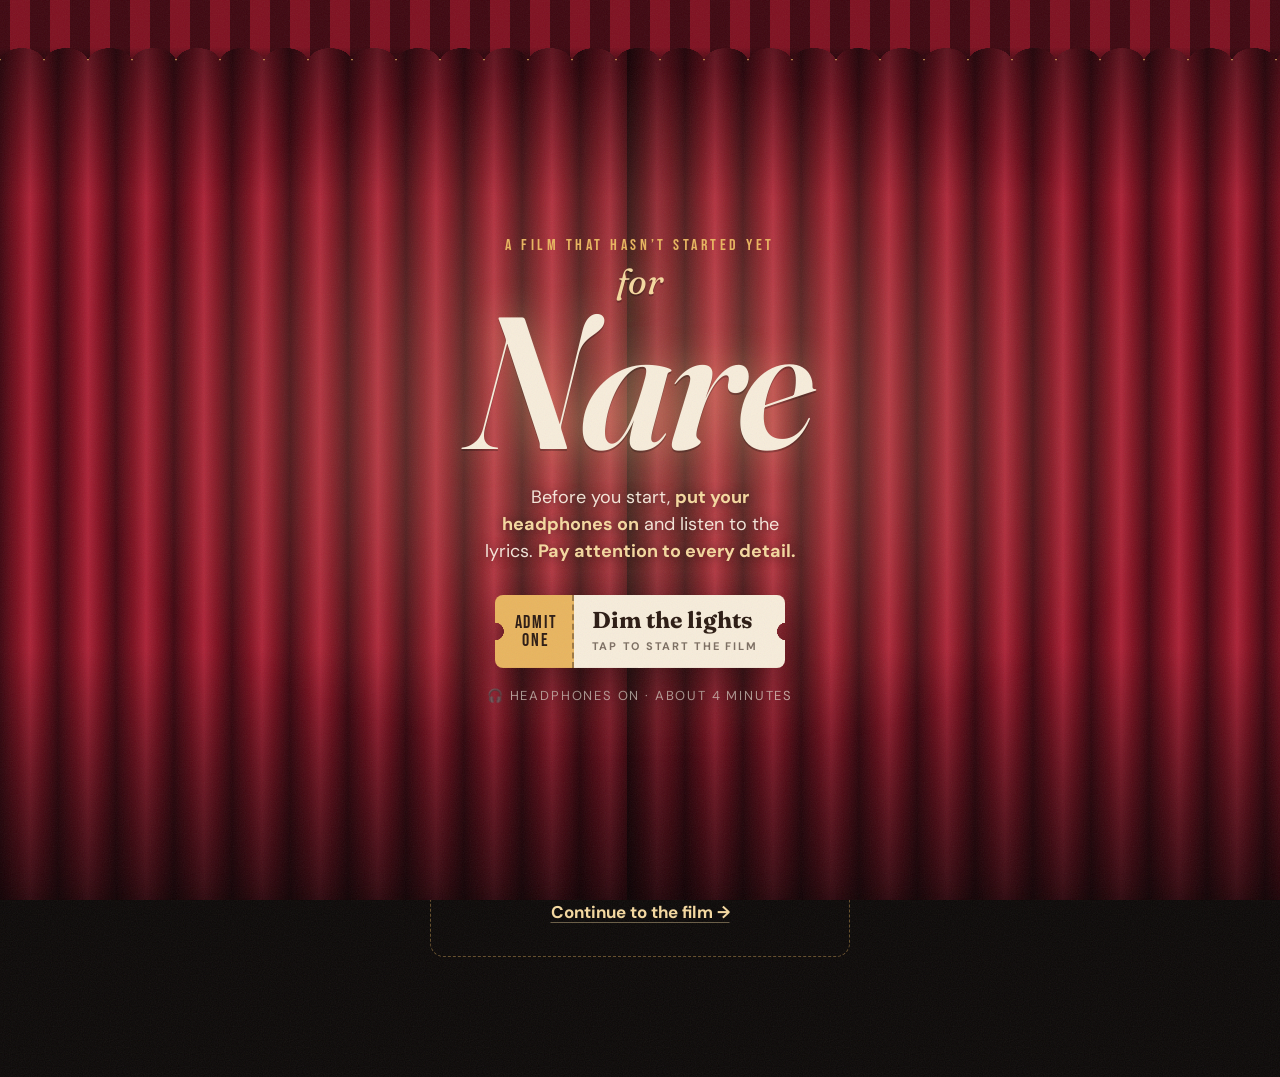
==== index.html @ 055a33c6 "Serve from for-nare.com and refine the opening and ending - Opening asks her to put headphones on an" ====
<!doctype html>
<html lang="en">
  <head>
    <meta charset="UTF-8" />
    <meta name="viewport" content="width=device-width, initial-scale=1.0, viewport-fit=cover" />
    <meta name="robots" content="noindex, nofollow" />
    <meta name="theme-color" content="#0c0908" />
    <meta name="description" content="A film that hasn't started yet. Headphones on." />
    <meta property="og:title" content="For Nare" />
    <meta property="og:description" content="A film that hasn't started yet. Headphones on." />
    <meta property="og:type" content="website" />
    <title>For Nare</title>
    <link rel="icon" href="assets/favicon.svg" type="image/svg+xml" />
    <link rel="preconnect" href="https://fonts.googleapis.com" />
    <link rel="preconnect" href="https://fonts.gstatic.com" crossorigin />
    <link
      rel="stylesheet"
      href="https://fonts.googleapis.com/css2?family=Bebas+Neue&family=Courier+Prime:wght@400;700&family=DM+Sans:opsz,wght@9..40,400;9..40,500;9..40,700&family=Fraunces:ital,opsz,wght@0,9..144,500;0,9..144,700;1,9..144,400;1,9..144,600&family=Noto+Serif+Armenian:wght@500;700&display=swap"
    />
    <link rel="preconnect" href="https://www.youtube.com" />
    <link rel="stylesheet" href="styles.css" />
  </head>
  <body class="is-gated">
    <div class="grain" aria-hidden="true"></div>

    <!-- Curtains + opening gate -->
    <div class="curtains" aria-hidden="true">
      <div class="curtain curtain-left"></div>
      <div class="curtain curtain-right"></div>
      <div class="valance"></div>
    </div>

    <section class="gate" id="gate" aria-labelledby="gateTitle">
      <div class="spot" aria-hidden="true"></div>
      <div class="gate-inner">
        <p class="kicker">A film that hasn&rsquo;t started yet</p>
        <h1 class="gate-title" id="gateTitle">
          <span class="gate-for">for</span>
          <span class="gate-name" data-recipient>Nare</span>
        </h1>
        <p class="gate-note">
          Before you start, <strong>put your headphones on</strong> and listen to the lyrics.
          <strong>Pay attention to every detail.</strong>
        </p>
        <button class="ticket-btn" id="startBtn" type="button">
          <span class="ticket">
            <span class="ticket-stub" aria-hidden="true">Admit<br />One</span>
            <span class="ticket-main">
              <span class="ticket-label">Dim the lights</span>
              <span class="ticket-small">tap to start the film</span>
            </span>
          </span>
        </button>
        <p class="gate-meta"><span aria-hidden="true">🎧</span> headphones on &middot; about 4 minutes</p>
      </div>
    </section>

    <main id="film">
      <!-- Pre-show: the song plays, credits roll, waiting for 0:48 -->
      <section class="preshow" id="preshow" aria-labelledby="preshowTitle">
        <p class="kicker">Now showing &middot; the pre-show</p>
        <h2 class="preshow-title" id="preshowTitle">Listen to the lyrics.</h2>
        <p class="preshow-sub">
          Especially at <b>0:48</b>. That one line is the whole reason this page exists.
        </p>

        <div class="screen-frame">
          <div class="screen">
            <div id="player"></div>
            <div class="screen-hint" id="screenHint" hidden>
              <span class="hint-arrow" aria-hidden="true">▶</span>
              <span>Tap play on the screen to start the soundtrack</span>
            </div>
            <div class="screen-fallback" id="screenFallback" hidden>
              <p>The soundtrack won&rsquo;t play here.</p>
              <a id="fallbackLink" href="#" target="_blank" rel="noopener">Open “SMS” on YouTube</a>
            </div>
          </div>
        </div>

        <div class="cue" aria-hidden="true">
          <div class="cue-row">
            <span class="cue-now" id="cueNow">0:00</span>
            <span class="cue-label" id="cueLabel">the line lands at <b>0:48</b></span>
          </div>
          <div class="cue-track">
            <div class="cue-fill" id="cueFill"></div>
            <span class="cue-mark"></span>
          </div>
        </div>

        <ol class="credits" id="credits" aria-live="polite"></ol>
      </section>

      <!-- Everything after 0:48 -->
      <div class="after is-locked" id="after">
        <div class="lock-card" id="lockCard">
          <p class="lock-kicker">The rest premieres at 0:48</p>
          <p class="lock-text">Keep listening. It&rsquo;s worth the wait, promise.</p>
          <button class="text-btn" id="skipBtn" type="button">Skip ahead to the line &rarr;</button>
        </div>

        <!-- Poster -->
        <section class="poster-section" id="poster" aria-labelledby="posterTitle">
          <article class="poster">
            <p class="poster-names">
              <span data-recipient>Nare</span>
              <span class="poster-dot" aria-hidden="true">&bull;</span>
              <span data-sender>him</span>
            </p>

            <svg class="tv-wall" viewBox="0 0 300 168" role="img" aria-label="A wall of TV screens, one of them lit up gold">
              <defs>
                <linearGradient id="tvGlow" x1="0" y1="0" x2="0" y2="1">
                  <stop offset="0" stop-color="#3a1b16" />
                  <stop offset="1" stop-color="#150b09" />
                </linearGradient>
                <linearGradient id="tvGold" x1="0" y1="0" x2="1" y2="1">
                  <stop offset="0" stop-color="#ffe3a6" />
                  <stop offset="1" stop-color="#e3a54c" />
                </linearGradient>
                <radialGradient id="tvHalo" cx="0.5" cy="0.5" r="0.5">
                  <stop offset="0" stop-color="#f5d9a0" stop-opacity=".55" />
                  <stop offset="1" stop-color="#f5d9a0" stop-opacity="0" />
                </radialGradient>
              </defs>
              <g class="tvs">
                <rect x="6" y="6" width="66" height="44" rx="4" />
                <rect x="80" y="6" width="66" height="44" rx="4" />
                <rect x="154" y="6" width="66" height="44" rx="4" />
                <rect x="228" y="6" width="66" height="44" rx="4" />
                <rect x="6" y="62" width="66" height="44" rx="4" />
                <rect x="80" y="62" width="66" height="44" rx="4" />
                <rect x="228" y="62" width="66" height="44" rx="4" />
                <rect x="6" y="118" width="66" height="44" rx="4" />
                <rect x="80" y="118" width="66" height="44" rx="4" />
                <rect x="154" y="118" width="66" height="44" rx="4" />
                <rect x="228" y="118" width="66" height="44" rx="4" />
              </g>
              <circle cx="187" cy="84" r="70" fill="url(#tvHalo)" class="tv-halo" />
              <rect x="154" y="62" width="66" height="44" rx="4" fill="url(#tvGold)" class="tv-lit" />
              <text x="187" y="90" text-anchor="middle" class="tv-text">0:48</text>
            </svg>

            <p class="poster-coming">Coming soon</p>
            <h2 class="poster-title" id="posterTitle">
              <span class="poster-arm" lang="hy">Կինոն մեր</span>
              <span class="poster-eng">Our Movie</span>
            </h2>
            <p class="poster-tagline">
              Same store. A few different days. Not one word&nbsp;&mdash; until&nbsp;now.
            </p>

            <div class="poster-foot">
              <p class="billing">
                <span data-recipient>Nare</span> &amp; <span data-sender>him</span> in a film written by
                <span data-sender>him</span> &middot; filmed on location at Best Buy &middot; original
                soundtrack “SMS” by Mi Qani Hogi feat. Sebu &middot; runtime: one coffee, maybe two
              </p>
              <div class="poster-bottom">
                <span class="rating"><b>G</b><small>for good<br />intentions</small></span>
                <span class="release">In theaters<br /><b>the day you say yes</b></span>
              </div>
            </div>
          </article>
        </section>

        <!-- Screenplay + note -->
        <section class="script-section" aria-labelledby="scriptTitle">
          <p class="kicker">The script so far</p>
          <h2 class="section-title" id="scriptTitle">Scenes we&rsquo;ve already shot</h2>

          <div class="script-page">
            <p class="sp-heading">Int. Best Buy &mdash; day</p>
            <p class="sp-action">
              A regular afternoon. <span class="caps" data-sender>him</span> notices
              <span class="caps" data-recipient>Nare</span>. He tells himself he&rsquo;ll say something.
            </p>
            <p class="sp-action">He doesn&rsquo;t.</p>
            <p class="sp-character"><span data-sender>him</span> (V.O.)</p>
            <p class="sp-dialogue">Next time.</p>
            <p class="sp-transition">Cut to:</p>
            <p class="sp-heading">Int. Best Buy &mdash; another day</p>
            <p class="sp-action">Same store. Same &ldquo;next time.&rdquo;</p>
            <p class="sp-transition">Cut to:</p>
            <p class="sp-heading">Ext. wherever you are &mdash; right now</p>
            <p class="sp-action">
              He finally says something. Sort of. <em>(You&rsquo;re reading it.)</em>
            </p>
          </div>

          <div class="note" id="note"></div>
        </section>

        <!-- The ask -->
        <section class="ask-section" id="ask" aria-labelledby="askTitle">
          <p class="kicker">To be continued?</p>
          <h2 class="section-title" id="askTitle">How about we continue the movie?</h2>
          <p class="ask-sub">The next scene is already written. It just needs you in it.</p>

          <div class="slate" id="slate">
            <div class="slate-arm" aria-hidden="true"></div>
            <div class="slate-bar" aria-hidden="true"></div>
            <div class="slate-body">
              <dl class="slate-fields">
                <div><dt>Prod.</dt><dd lang="hy">Կինոն մեր</dd></div>
                <div><dt>Scene</dt><dd>Next</dd></div>
                <div><dt>Take</dt><dd>1</dd></div>
              </dl>
              <div class="slate-scene">
                <p class="slate-heading" id="nextHeading">Int. coffee shop &mdash; soon</p>
                <p class="slate-action" id="nextAction">Nare and Aram, getting a coffee together. No script. Just talking.</p>
              </div>
            </div>
          </div>

          <div class="answers">
            <button class="answer answer-yes" type="button" data-answer="yes">Let&rsquo;s continue it</button>
          </div>

          <div class="response" id="response" aria-live="polite"></div>
        </section>

        <!-- End credits -->
        <footer class="end-credits">
          <p class="kicker">End credits</p>
          <dl class="roll">
            <div><dt>Written by</dt><dd data-sender>him</dd></div>
            <div><dt>For</dt><dd data-recipient>Nare</dd></div>
            <div><dt>Filmed on location</dt><dd>Best Buy</dd></div>
            <div>
              <dt>Soundtrack</dt>
              <dd><a id="songLink" href="#" target="_blank" rel="noopener">“SMS” &mdash; Mi Qani Hogi feat. Sebu</a></dd>
            </div>
          </dl>
          <button class="text-btn" id="replayBtn" type="button">&#8634; Play the line again (0:48)</button>
          <p class="fin">To be continued&hellip;</p>
        </footer>
      </div>
    </main>

    <!-- The 0:48 title card -->
    <div class="titlecard" id="titlecard" hidden>
      <div class="bars" aria-hidden="true"><span></span><span></span></div>
      <div class="tc-inner" role="status" aria-live="assertive">
        <p class="tc-stamp">0:48</p>
        <p class="tc-arm" id="tcArm" lang="hy"></p>
        <p class="tc-eng" id="tcEng"></p>
        <p class="tc-credit" id="tcCredit"></p>
        <button class="tc-continue" id="tcContinue" type="button">Continue</button>
      </div>
    </div>

    <!-- Sticky soundtrack bar -->
    <div class="nowplaying" id="nowPlaying" hidden>
      <button class="np-toggle" id="npToggle" type="button" aria-label="Pause the soundtrack">
        <span class="np-icon" aria-hidden="true"></span>
      </button>
      <div class="np-text">
        <span class="np-title"><span class="eq" aria-hidden="true"><i></i><i></i><i></i></span>“SMS”</span>
        <span class="np-artist">Mi Qani Hogi feat. Sebu</span>
      </div>
      <span class="np-time" id="npTime">0:00</span>
      <button class="np-replay" id="npReplay" type="button" aria-label="Replay the line at 0:48">&#8634; 0:48</button>
    </div>

    <script src="config.js"></script>
    <script src="script.js"></script>
  </body>
</html>
---- styles.css ----
:root {
  --ink: #0c0908;
  --ink-2: #140f0c;
  --ink-3: #1e1611;
  --velvet-dark: #3f0710;
  --velvet: #7f1020;
  --velvet-light: #ac2237;
  --gold: #e9b55f;
  --gold-soft: #f5d9a0;
  --cream: #f7eddb;
  --cream-2: #ecdcbf;
  --paper-ink: #2b1a12;
  --text: #f4e9d8;
  --muted: rgba(244, 233, 216, 0.66);
  --faint: rgba(244, 233, 216, 0.14);

  --serif: "Fraunces", Georgia, "Times New Roman", serif;
  --display: "Bebas Neue", "Arial Narrow", Impact, sans-serif;
  --sans: "DM Sans", system-ui, -apple-system, "Segoe UI", sans-serif;
  --mono: "Courier Prime", "Courier New", monospace;
  --armenian: "Noto Serif Armenian", "Fraunces", serif;

  --ease-curtain: cubic-bezier(0.72, 0, 0.18, 1);
  color-scheme: dark;
}

*,
*::before,
*::after {
  box-sizing: border-box;
}

html {
  -webkit-text-size-adjust: 100%;
  scroll-behavior: smooth;
}

body {
  margin: 0;
  background: var(--ink);
  color: var(--text);
  font-family: var(--sans);
  font-size: 17px;
  line-height: 1.6;
  -webkit-font-smoothing: antialiased;
  overflow-x: hidden;
}

body.is-gated {
  overflow: hidden;
  height: 100vh;
  height: 100svh;
}

button {
  font: inherit;
  color: inherit;
  cursor: pointer;
}

a {
  color: var(--gold-soft);
}

:focus-visible {
  outline: 2px solid var(--gold);
  outline-offset: 3px;
}

[hidden] {
  display: none !important;
}

.kicker {
  margin: 0;
  font-family: var(--display);
  font-size: 16px;
  letter-spacing: 0.22em;
  color: var(--gold);
}

/* ---------- Film grain ---------- */

.grain {
  position: fixed;
  inset: -50%;
  z-index: 200;
  pointer-events: none;
  opacity: 0.075;
  background-image: url("data:image/svg+xml,%3Csvg xmlns='http://www.w3.org/2000/svg' width='180' height='180'%3E%3Cfilter id='n'%3E%3CfeTurbulence type='fractalNoise' baseFrequency='.85' numOctaves='3' stitchTiles='stitch'/%3E%3C/filter%3E%3Crect width='100%25' height='100%25' filter='url(%23n)'/%3E%3C/svg%3E");
  animation: grain 0.9s steps(6) infinite;
}

@keyframes grain {
  0% { transform: translate(0, 0); }
  20% { transform: translate(-3%, 2%); }
  40% { transform: translate(2%, -4%); }
  60% { transform: translate(-4%, -1%); }
  80% { transform: translate(3%, 3%); }
  100% { transform: translate(0, 0); }
}

/* ---------- Curtains ---------- */

.curtains {
  position: fixed;
  inset: 0;
  z-index: 60;
  pointer-events: none;
  transition: visibility 0s linear 2.2s;
}

.is-started .curtains {
  visibility: hidden;
}

.curtain {
  position: absolute;
  top: 0;
  bottom: 0;
  width: 51%;
  background:
    linear-gradient(180deg, rgba(0, 0, 0, 0.6) 0%, transparent 22%, transparent 72%, rgba(0, 0, 0, 0.7) 100%),
    repeating-linear-gradient(
      90deg,
      var(--velvet-dark) 0px,
      var(--velvet) 18px,
      var(--velvet-light) 30px,
      var(--velvet) 42px,
      var(--velvet-dark) 58px
    );
  transition: transform 2s var(--ease-curtain);
}

.curtain-left {
  left: 0;
  box-shadow: inset -40px 0 50px -20px rgba(0, 0, 0, 0.55);
}

.curtain-right {
  right: 0;
  box-shadow: inset 40px 0 50px -20px rgba(0, 0, 0, 0.55);
}

.is-started .curtain-left {
  transform: translateX(-104%);
}

.is-started .curtain-right {
  transform: translateX(104%);
}

.valance {
  position: absolute;
  top: 0;
  left: 0;
  right: 0;
  height: 62px;
  background:
    linear-gradient(180deg, transparent 80%, rgba(0, 0, 0, 0.35)),
    repeating-linear-gradient(90deg, var(--velvet-dark) 0 10px, var(--velvet) 10px 30px, var(--velvet-dark) 30px 40px);
  border-bottom: 3px solid var(--gold);
  box-shadow: 0 10px 30px rgba(0, 0, 0, 0.5);
  -webkit-mask: radial-gradient(22px 14px at 22px 100%, #0000 98%, #000) 0 0 / 44px 100% repeat-x;
  mask: radial-gradient(22px 14px at 22px 100%, #0000 98%, #000) 0 0 / 44px 100% repeat-x;
  transition: transform 1.2s var(--ease-curtain);
}

.is-started .valance {
  transform: translateY(-110%);
}

/* ---------- Gate ---------- */

.gate {
  position: fixed;
  inset: 0;
  z-index: 70;
  display: grid;
  place-items: center;
  padding: 72px 16px 32px;
  text-align: center;
  transition: opacity 0.6s ease, visibility 0s linear 0.6s;
}

.is-started .gate {
  opacity: 0;
  visibility: hidden;
}

.spot {
  position: absolute;
  inset: 0;
  pointer-events: none;
  background: radial-gradient(ellipse 60% 52% at 50% 46%, rgba(255, 222, 160, 0.26), rgba(255, 222, 160, 0.06) 55%, transparent 75%);
  animation: flicker 5s ease-in-out infinite;
}

@keyframes flicker {
  0%, 100% { opacity: 1; }
  45% { opacity: 0.9; }
  48% { opacity: 0.97; }
  52% { opacity: 0.86; }
}

.gate-inner {
  position: relative;
  max-width: 34rem;
}

.gate-title {
  margin: 6px 0 0;
  font-family: var(--serif);
  font-weight: 400;
  line-height: 0.9;
  color: var(--cream);
  text-shadow: 0 2px 0 rgba(0, 0, 0, 0.25), 0 0 40px rgba(255, 210, 140, 0.35);
}

.gate-for {
  display: block;
  font-style: italic;
  font-size: clamp(26px, 7vw, 36px);
  color: var(--gold-soft);
}

.gate-name {
  display: block;
  font-style: italic;
  font-weight: 600;
  font-size: clamp(92px, 28vw, 188px);
  letter-spacing: -0.02em;
}

.gate-note {
  max-width: 26ch;
  margin: 18px auto 0;
  font-size: 18px;
  line-height: 1.5;
  color: rgba(255, 246, 232, 0.92);
  text-shadow: 0 1px 12px rgba(0, 0, 0, 0.55);
}

.gate-note strong {
  color: var(--gold-soft);
  font-weight: 700;
}

.gate-meta {
  margin: 18px 0 0;
  font-size: 13px;
  letter-spacing: 0.14em;
  text-transform: uppercase;
  color: rgba(255, 246, 232, 0.7);
}

/* Ticket-shaped start button */
.ticket-btn {
  margin-top: 30px;
  padding: 0;
  border: 0;
  background: none;
  filter: drop-shadow(0 16px 26px rgba(0, 0, 0, 0.5));
  transition: transform 0.25s ease;
  animation: nudge 3.2s ease-in-out 1.6s infinite;
}

.ticket-btn:hover {
  transform: translateY(-2px) rotate(-1.5deg);
}

.ticket-btn:active {
  transform: scale(0.97);
}

@keyframes nudge {
  0%, 86%, 100% { transform: rotate(0); }
  90% { transform: rotate(-2.5deg); }
  95% { transform: rotate(2deg); }
}

.ticket {
  display: flex;
  align-items: stretch;
  -webkit-mask:
    radial-gradient(circle 9px at 0 50%, #0000 96%, #000) left / 51% 100% no-repeat,
    radial-gradient(circle 9px at 100% 50%, #0000 96%, #000) right / 51% 100% no-repeat;
  mask:
    radial-gradient(circle 9px at 0 50%, #0000 96%, #000) left / 51% 100% no-repeat,
    radial-gradient(circle 9px at 100% 50%, #0000 96%, #000) right / 51% 100% no-repeat;
}

.ticket-stub {
  display: grid;
  place-items: center;
  padding: 14px 14px 14px 20px;
  background: var(--gold);
  color: var(--paper-ink);
  font-family: var(--display);
  font-size: 18px;
  line-height: 1;
  letter-spacing: 0.1em;
  border-radius: 8px 0 0 8px;
  border-right: 2px dashed rgba(43, 26, 18, 0.4);
}

.ticket-main {
  display: flex;
  flex-direction: column;
  align-items: flex-start;
  justify-content: center;
  padding: 13px 28px 13px 18px;
  background: var(--cream);
  color: var(--paper-ink);
  border-radius: 0 8px 8px 0;
  text-align: left;
}

.ticket-label {
  font-family: var(--serif);
  font-weight: 700;
  font-size: 23px;
  line-height: 1.1;
}

.ticket-small {
  margin-top: 4px;
  font-size: 11px;
  font-weight: 700;
  letter-spacing: 0.16em;
  text-transform: uppercase;
  opacity: 0.6;
}

/* ---------- Main film ---------- */

main {
  position: relative;
  padding-bottom: calc(120px + env(safe-area-inset-bottom));
  background:
    radial-gradient(ellipse 80% 40% at 50% 0%, rgba(233, 181, 95, 0.09), transparent 70%),
    var(--ink);
}

.preshow {
  max-width: 720px;
  margin: 0 auto;
  padding: 64px 16px 40px;
  text-align: center;
}

.preshow-title {
  margin: 10px 0 0;
  font-family: var(--serif);
  font-weight: 500;
  font-size: clamp(40px, 11vw, 64px);
  line-height: 1;
  letter-spacing: -0.02em;
}

.preshow-sub {
  max-width: 30ch;
  margin: 14px auto 0;
  color: var(--muted);
}

.preshow-sub b {
  color: var(--gold-soft);
}

/* Screen with marquee bulbs */
.screen-frame {
  position: relative;
  max-width: 640px;
  margin: 30px auto 0;
  padding: 14px;
  border-radius: 18px;
  background: linear-gradient(180deg, #2b1e15, #120d0a);
  box-shadow:
    0 0 0 1px rgba(233, 181, 95, 0.28),
    0 30px 80px rgba(0, 0, 0, 0.6),
    0 0 120px rgba(233, 181, 95, 0.1);
}

.screen-frame::before {
  content: "";
  position: absolute;
  inset: 3px;
  padding: 7px;
  border-radius: 15px;
  pointer-events: none;
  background: radial-gradient(circle, var(--gold-soft) 0 1.8px, rgba(245, 217, 160, 0.25) 2.4px, transparent 3.4px) 0 0 / 14px 14px;
  -webkit-mask: linear-gradient(#000 0 0) content-box, linear-gradient(#000 0 0);
  -webkit-mask-composite: xor;
  mask: linear-gradient(#000 0 0) content-box exclude, linear-gradient(#000 0 0);
  animation: bulbs 1.1s steps(2) infinite;
}

@keyframes bulbs {
  to { background-position: 7px 7px; }
}

.screen {
  position: relative;
  width: 100%;
  aspect-ratio: 16 / 9;
  /* YouTube needs a 200px-tall player; on narrow phones the screen gets taller, not wider */
  min-height: 200px;
  overflow: hidden;
  border-radius: 8px;
  background: #000;
}

.screen iframe,
.screen #player {
  position: absolute;
  inset: 0;
  width: 100%;
  height: 100%;
  border: 0;
}

.screen-hint {
  position: absolute;
  left: 50%;
  bottom: 12px;
  transform: translateX(-50%);
  display: flex;
  align-items: center;
  gap: 8px;
  width: max-content;
  max-width: calc(100% - 24px);
  padding: 8px 14px;
  border-radius: 999px;
  background: rgba(12, 9, 8, 0.86);
  border: 1px solid rgba(233, 181, 95, 0.45);
  font-size: 13px;
  line-height: 1.3;
  pointer-events: none;
  animation: hint-pulse 1.6s ease-in-out infinite;
}

.hint-arrow {
  color: var(--gold);
}

@keyframes hint-pulse {
  50% { box-shadow: 0 0 0 6px rgba(233, 181, 95, 0.12); }
}

.screen-fallback {
  position: absolute;
  inset: 0;
  display: grid;
  place-content: center;
  gap: 8px;
  padding: 16px;
  background: var(--ink-2);
}

.screen-fallback p {
  margin: 0;
  color: var(--muted);
}

/* Cue bar counting toward 0:48 */
.cue {
  max-width: 640px;
  margin: 18px auto 0;
  text-align: left;
}

.cue-row {
  display: flex;
  justify-content: space-between;
  gap: 12px;
  font-size: 12px;
  font-weight: 700;
  letter-spacing: 0.14em;
  text-transform: uppercase;
  color: var(--muted);
}

.cue-now {
  font-variant-numeric: tabular-nums;
  color: var(--text);
}

.cue-label b {
  color: var(--gold);
}

.cue-track {
  position: relative;
  height: 4px;
  margin-top: 10px;
  border-radius: 4px;
  background: var(--faint);
}

.cue-fill {
  position: absolute;
  inset: 0 auto 0 0;
  width: 0;
  border-radius: inherit;
  background: linear-gradient(90deg, var(--velvet-light), var(--gold));
  transition: width 0.25s linear;
}

.cue-mark {
  position: absolute;
  right: -6px;
  top: 50%;
  width: 12px;
  height: 12px;
  border-radius: 50%;
  background: var(--gold);
  transform: translateY(-50%);
  box-shadow: 0 0 0 5px rgba(233, 181, 95, 0.18);
}

.is-heard .cue-mark {
  box-shadow: 0 0 0 5px rgba(233, 181, 95, 0.35), 0 0 20px var(--gold);
}

/* Opening credits */
.credits {
  list-style: none;
  max-width: 28ch;
  margin: 30px auto 0;
  padding: 0;
}

.credits li {
  max-height: 0;
  margin: 0;
  overflow: hidden;
  opacity: 0;
  transform: translateY(10px);
  font-family: var(--serif);
  font-style: italic;
  font-size: 22px;
  line-height: 1.35;
  transition: opacity 1s ease, transform 1s ease, max-height 1s ease, margin 1s ease;
}

.credits li.is-shown {
  max-height: 6em;
  margin-top: 14px;
  opacity: 0.34;
  transform: none;
}

.credits li.is-current {
  opacity: 1;
}

/* ---------- After 0:48 ---------- */

.after.is-locked > :not(.lock-card) {
  display: none;
}

.after:not(.is-locked) > .lock-card {
  display: none;
}

.lock-card {
  max-width: 420px;
  margin: 10px auto 0;
  padding: 22px 20px;
  border: 1px dashed rgba(233, 181, 95, 0.4);
  border-radius: 14px;
  text-align: center;
}

.lock-kicker {
  margin: 0;
  font-family: var(--display);
  font-size: 22px;
  letter-spacing: 0.12em;
  color: var(--gold);
}

.lock-text {
  margin: 4px 0 12px;
  color: var(--muted);
}

.text-btn {
  padding: 8px 4px;
  border: 0;
  background: none;
  color: var(--gold-soft);
  font-weight: 700;
  text-decoration: underline;
  text-decoration-color: rgba(245, 217, 160, 0.4);
  text-underline-offset: 4px;
}

.text-btn:hover {
  text-decoration-color: var(--gold-soft);
}

/* Poster */
.poster-section {
  display: grid;
  place-items: center;
  padding: 40px 16px 24px;
}

.poster {
  position: relative;
  width: min(100%, 420px);
  padding: 26px 22px 20px;
  overflow: hidden;
  border-radius: 6px;
  text-align: center;
  color: var(--cream);
  background:
    radial-gradient(ellipse 90% 55% at 50% 30%, rgba(172, 34, 55, 0.55), transparent 70%),
    linear-gradient(180deg, #2a0a10 0%, #12090a 62%, #0a0606 100%);
  box-shadow:
    0 0 0 1px rgba(233, 181, 95, 0.22),
    0 40px 90px rgba(0, 0, 0, 0.7),
    0 0 0 10px #18110d,
    0 0 0 11px rgba(233, 181, 95, 0.3);
  animation: poster-in 1.2s cubic-bezier(0.2, 0.7, 0.2, 1) both;
}

@keyframes poster-in {
  from { opacity: 0; transform: translateY(30px) scale(0.97); }
}

.poster::after {
  content: "";
  position: absolute;
  inset: 0;
  pointer-events: none;
  background: linear-gradient(115deg, transparent 35%, rgba(255, 240, 210, 0.08) 48%, transparent 60%);
}

.poster-names {
  display: flex;
  justify-content: center;
  align-items: center;
  gap: 14px;
  margin: 0;
  font-family: var(--display);
  font-size: 26px;
  letter-spacing: 0.16em;
  line-height: 1;
  text-transform: uppercase;
}

.poster-dot {
  color: var(--gold);
  font-size: 14px;
}

.tv-wall {
  display: block;
  width: 100%;
  margin: 22px 0 8px;
}

.tv-wall .tvs rect {
  fill: url(#tvGlow);
  stroke: rgba(233, 181, 95, 0.18);
  stroke-width: 1;
  animation: tv-flicker 4s ease-in-out infinite;
}

.tv-wall .tvs rect:nth-child(3n) { animation-delay: -1.3s; }
.tv-wall .tvs rect:nth-child(4n + 1) { animation-delay: -2.4s; }

@keyframes tv-flicker {
  0%, 100% { opacity: 0.85; }
  50% { opacity: 0.55; }
}

.tv-lit {
  filter: drop-shadow(0 0 10px rgba(245, 217, 160, 0.6));
}

.tv-halo {
  animation: halo 3s ease-in-out infinite;
}

@keyframes halo {
  50% { opacity: 0.6; }
}

.tv-text {
  font-family: var(--display);
  font-size: 22px;
  letter-spacing: 0.08em;
  fill: var(--paper-ink);
}

.poster-coming {
  margin: 10px 0 0;
  font-family: var(--display);
  font-size: 15px;
  letter-spacing: 0.4em;
  color: var(--gold);
}

.poster-title {
  margin: 4px 0 0;
  font-weight: 400;
  line-height: 1;
}

.poster-arm {
  display: block;
  font-family: var(--armenian);
  font-weight: 700;
  font-size: clamp(44px, 13vw, 58px);
  line-height: 1.1;
  background: linear-gradient(180deg, #fff1cf 10%, var(--gold) 90%);
  -webkit-background-clip: text;
  background-clip: text;
  color: transparent;
  filter: drop-shadow(0 2px 10px rgba(233, 181, 95, 0.25));
}

.poster-eng {
  display: block;
  margin-top: 6px;
  font-family: var(--display);
  font-size: 24px;
  letter-spacing: 0.32em;
  padding-left: 0.32em;
}

.poster-tagline {
  max-width: 26ch;
  margin: 16px auto 0;
  font-family: var(--serif);
  font-style: italic;
  font-size: 18px;
  line-height: 1.4;
  color: rgba(247, 237, 219, 0.86);
}

.poster-foot {
  margin-top: 22px;
  padding-top: 14px;
  border-top: 1px solid rgba(233, 181, 95, 0.22);
}

.billing {
  margin: 0;
  font-family: var(--display);
  font-size: 13px;
  line-height: 1.25;
  letter-spacing: 0.08em;
  text-transform: uppercase;
  color: rgba(247, 237, 219, 0.62);
}

.poster-bottom {
  display: flex;
  justify-content: space-between;
  align-items: center;
  gap: 12px;
  margin-top: 14px;
}

.rating {
  display: inline-flex;
  align-items: center;
  gap: 8px;
  padding: 4px 8px 4px 4px;
  border: 1px solid rgba(247, 237, 219, 0.5);
  font-family: var(--display);
  letter-spacing: 0.06em;
  text-align: left;
}

.rating b {
  display: grid;
  place-items: center;
  width: 26px;
  height: 26px;
  background: var(--cream);
  color: var(--paper-ink);
  font-size: 22px;
  font-weight: 400;
}

.rating small {
  font-size: 11px;
  line-height: 1.05;
  color: rgba(247, 237, 219, 0.75);
}

.release {
  font-family: var(--display);
  font-size: 13px;
  line-height: 1.15;
  letter-spacing: 0.12em;
  text-align: right;
  color: rgba(247, 237, 219, 0.7);
}

.release b {
  font-weight: 400;
  font-size: 17px;
  color: var(--gold-soft);
}

/* Screenplay */
.script-section,
.ask-section {
  max-width: 560px;
  margin: 0 auto;
  padding: 56px 16px 8px;
}

.section-title {
  margin: 8px 0 0;
  font-family: var(--serif);
  font-weight: 500;
  font-size: clamp(32px, 8.5vw, 44px);
  line-height: 1.05;
  letter-spacing: -0.01em;
}

.script-page {
  position: relative;
  margin-top: 24px;
  padding: 28px 22px 26px 30px;
  border-radius: 3px;
  background:
    linear-gradient(90deg, transparent 13px, rgba(172, 34, 55, 0.16) 13px 14px, transparent 14px),
    var(--cream);
  color: var(--paper-ink);
  font-family: var(--mono);
  font-size: 15.5px;
  line-height: 1.5;
  box-shadow: 0 24px 60px rgba(0, 0, 0, 0.5);
  transform: rotate(-0.6deg);
}

.script-page::before {
  content: "";
  position: absolute;
  top: 18px;
  bottom: 18px;
  left: -6px;
  width: 12px;
  background: radial-gradient(circle 4px, var(--ink) 98%, transparent) 0 0 / 12px 33.3% repeat-y;
  background-position: center;
}

.script-page p {
  margin: 0;
}

.sp-heading {
  margin-top: 18px !important;
  font-weight: 700;
  text-transform: uppercase;
}

.sp-heading:first-child {
  margin-top: 0 !important;
}

.sp-action {
  margin-top: 10px !important;
}

.caps {
  text-transform: uppercase;
}

.sp-character {
  margin-top: 12px !important;
  padding-left: 32%;
  text-transform: uppercase;
}

.sp-dialogue {
  padding-left: 18%;
  padding-right: 10%;
}

.sp-transition {
  margin-top: 12px !important;
  text-align: right;
  text-transform: uppercase;
}

.note {
  margin-top: 34px;
  padding-left: 18px;
  border-left: 2px solid var(--gold);
}

.note p {
  margin: 0 0 14px;
  font-family: var(--serif);
  font-size: 19px;
  line-height: 1.55;
}

.note p:first-child {
  font-style: italic;
  color: var(--gold-soft);
}

.note p:last-child {
  margin-bottom: 0;
}

/* The ask */
.ask-sub {
  margin: 10px 0 0;
  color: var(--muted);
}

/* Next scene: a clapperboard */
.slate {
  position: relative;
  margin-top: 70px;
  color: var(--cream);
}

.slate::before {
  content: "";
  position: absolute;
  left: -3px;
  top: -10px;
  z-index: 2;
  width: 14px;
  height: 14px;
  border-radius: 50%;
  background: radial-gradient(circle at 35% 35%, #d9cdb8, #6d6257);
  box-shadow: 0 2px 4px rgba(0, 0, 0, 0.5);
}

.slate-arm,
.slate-bar {
  height: 30px;
  background: repeating-linear-gradient(-55deg, var(--cream) 0 16px, #161111 16px 32px);
  box-shadow: 0 0 0 1px rgba(244, 233, 216, 0.18);
}

.slate-arm {
  position: absolute;
  left: 0;
  right: 0;
  bottom: 100%;
  margin-bottom: 4px;
  border-radius: 6px;
  background: repeating-linear-gradient(55deg, var(--cream) 0 16px, #161111 16px 32px);
  transform-origin: 4px 100%;
  transform: rotate(-8deg);
  transition: transform 0.2s cubic-bezier(0.6, 0, 0.9, 0.3);
}

.slate-bar {
  border-radius: 6px 6px 0 0;
}

.slate.is-clapped .slate-arm {
  transform: rotate(0deg);
}

.slate.is-clapped .slate-body {
  animation: clack 0.3s ease 0.18s;
}

@keyframes clack {
  40% { transform: translateY(3px); }
}

.slate-body {
  padding: 16px 16px 20px;
  border-radius: 0 0 10px 10px;
  background: #161111;
  box-shadow: 0 0 0 1px rgba(244, 233, 216, 0.14), 0 24px 50px rgba(0, 0, 0, 0.5);
}

.slate-fields {
  display: grid;
  grid-template-columns: 1.7fr 1fr 0.8fr;
  margin: 0;
  border: 1px solid rgba(244, 233, 216, 0.28);
  border-radius: 4px;
}

.slate-fields div {
  padding: 6px 10px 8px;
  border-left: 1px solid rgba(244, 233, 216, 0.28);
}

.slate-fields div:first-child {
  border-left: 0;
}

.slate-fields dt {
  font-family: var(--display);
  font-size: 12px;
  letter-spacing: 0.18em;
  color: var(--muted);
}

.slate-fields dd {
  margin: 2px 0 0;
  font-family: var(--display);
  font-size: 24px;
  line-height: 1.1;
  letter-spacing: 0.04em;
}

.slate-fields dd[lang="hy"] {
  font-family: var(--armenian);
  font-size: 17px;
  line-height: 1.5;
  letter-spacing: 0;
}

.slate-scene {
  margin-top: 16px;
  font-family: var(--mono);
  font-size: 15.5px;
  line-height: 1.5;
}

.slate-scene p {
  margin: 0;
}

.slate-heading {
  font-weight: 700;
  text-transform: uppercase;
}

.slate-action {
  margin-top: 6px !important;
  color: rgba(247, 237, 219, 0.86);
}


.answers {
  display: grid;
  margin-top: 26px;
}

.answer {
  min-height: 56px;
  padding: 12px 16px;
  border-radius: 999px;
  font-weight: 700;
  font-size: 17px;
  transition: transform 0.15s ease, background 0.2s ease;
}

.answer:active {
  transform: scale(0.97);
}

.answer-yes {
  border: 0;
  background: linear-gradient(180deg, #f2c878, var(--gold));
  color: var(--paper-ink);
  box-shadow: 0 10px 30px rgba(233, 181, 95, 0.28);
}


.response {
  margin-top: 20px;
  scroll-margin-bottom: calc(96px + env(safe-area-inset-bottom));
}

.response:empty {
  display: none;
}

.reply {
  position: relative;
  padding: 22px 20px;
  border-radius: 14px;
  background: var(--ink-3);
  box-shadow: 0 0 0 1px rgba(244, 233, 216, 0.1);
  animation: reply-in 0.5s ease both;
}

@keyframes reply-in {
  from { opacity: 0; transform: translateY(10px); }
}

.reply p {
  margin: 0;
}

.reply p + p {
  margin-top: 10px;
}

.reply-yes {
  background: var(--cream);
  color: var(--paper-ink);
  overflow: hidden;
}

.reply-title {
  font-family: var(--serif);
  font-weight: 700;
  font-size: 24px;
  line-height: 1.2;
}

.stamp {
  position: absolute;
  top: 14px;
  right: 12px;
  padding: 4px 10px;
  border: 3px solid var(--velvet-light);
  border-radius: 6px;
  color: var(--velvet-light);
  font-family: var(--display);
  font-size: 20px;
  letter-spacing: 0.12em;
  line-height: 1;
  transform: rotate(-12deg);
  opacity: 0.85;
  animation: stamp 0.45s cubic-bezier(0.3, 1.6, 0.5, 1) 0.25s both;
}

@keyframes stamp {
  from { opacity: 0; transform: rotate(-12deg) scale(2.4); }
}

.reply-yes .reply-title {
  padding-right: 118px;
}

.sms-btn {
  display: inline-flex;
  align-items: center;
  gap: 8px;
  margin-top: 16px;
  padding: 14px 22px;
  border-radius: 999px;
  background: var(--paper-ink);
  color: var(--cream);
  font-weight: 700;
  text-decoration: none;
}

.reply-small {
  font-size: 14px;
  opacity: 0.72;
}

.sms-btn + .reply-small {
  margin-top: 12px;
}

.reply-small a {
  color: inherit;
}


/* End credits */
.end-credits {
  max-width: 560px;
  margin: 0 auto;
  padding: 72px 16px 24px;
  text-align: center;
}

.roll {
  margin: 20px 0 18px;
}

.roll div {
  display: grid;
  grid-template-columns: 1fr 1fr;
  gap: 14px;
  padding: 6px 0;
}

.roll dt {
  text-align: right;
  font-family: var(--display);
  letter-spacing: 0.14em;
  color: var(--muted);
}

.roll dd {
  margin: 0;
  text-align: left;
  font-family: var(--serif);
  font-style: italic;
}

.roll a {
  color: var(--text);
  text-decoration-color: rgba(244, 233, 216, 0.3);
  text-underline-offset: 3px;
}

.fin {
  margin: 28px 0 0;
  font-family: var(--serif);
  font-style: italic;
  font-size: 26px;
  color: var(--gold-soft);
}

/* ---------- 0:48 title card ---------- */

.titlecard {
  position: fixed;
  inset: 0;
  z-index: 150;
  display: grid;
  place-items: center;
  padding: 16px;
  background: #080605;
  opacity: 0;
  transition: opacity 0.8s ease;
}

.titlecard.is-on {
  opacity: 1;
}

.bars span {
  position: absolute;
  left: 0;
  right: 0;
  height: 13vh;
  background: #000;
  transition: transform 1.1s var(--ease-curtain);
}

.bars span:first-child {
  top: 0;
  transform: translateY(-100%);
}

.bars span:last-child {
  bottom: 0;
  transform: translateY(100%);
}

.titlecard.is-on .bars span {
  transform: none;
}

.tc-inner {
  position: relative;
  max-width: 40rem;
  text-align: center;
}

.tc-inner > * {
  opacity: 0;
  transform: translateY(8px);
  transition: opacity 1s ease, transform 1s ease;
}

.titlecard.is-on .tc-inner > * {
  opacity: 1;
  transform: none;
}

.tc-stamp {
  margin: 0 0 18px;
  font-family: var(--display);
  font-size: 15px;
  letter-spacing: 0.4em;
  color: var(--gold);
  transition-delay: 0.2s !important;
}

.tc-arm {
  margin: 0;
  font-family: var(--armenian);
  font-weight: 700;
  font-size: clamp(36px, 10.5vw, 72px);
  line-height: 1.15;
  color: var(--cream);
  opacity: 1 !important;
  transform: none !important;
}

.tc-arm .w {
  display: inline-block;
  opacity: 0;
  filter: blur(8px);
  transform: translateY(10px);
  transition: opacity 0.9s ease, filter 0.9s ease, transform 0.9s ease;
}

.titlecard.is-on .tc-arm .w {
  opacity: 1;
  filter: none;
  transform: none;
}


.tc-eng {
  margin: 26px 0 0;
  font-family: var(--serif);
  font-style: italic;
  font-size: clamp(24px, 6.5vw, 36px);
  line-height: 1.25;
  color: var(--gold-soft);
  transition-delay: 2.8s !important;
}

.tc-eng em {
  font-weight: 600;
  color: var(--gold);
}

.tc-credit {
  margin: 18px 0 0;
  font-size: 12px;
  letter-spacing: 0.16em;
  text-transform: uppercase;
  color: rgba(244, 233, 216, 0.45);
  transition-delay: 3.6s !important;
}

.tc-continue {
  margin-top: 34px;
  padding: 12px 26px;
  border: 1px solid rgba(233, 181, 95, 0.5);
  border-radius: 999px;
  background: transparent;
  color: var(--gold-soft);
  font-weight: 700;
  letter-spacing: 0.04em;
  transition-delay: 4.4s !important;
}

/* ---------- Sticky soundtrack bar ---------- */

.nowplaying {
  position: fixed;
  left: 50%;
  bottom: calc(12px + env(safe-area-inset-bottom));
  z-index: 100;
  display: flex;
  align-items: center;
  gap: 12px;
  width: min(calc(100% - 24px), 520px);
  padding: 8px 10px 8px 8px;
  border-radius: 999px;
  background: rgba(24, 18, 14, 0.9);
  -webkit-backdrop-filter: blur(14px);
  backdrop-filter: blur(14px);
  box-shadow: 0 0 0 1px rgba(233, 181, 95, 0.22), 0 16px 40px rgba(0, 0, 0, 0.5);
  transform: translate(-50%, 0);
  animation: np-in 0.6s ease both;
}

@keyframes np-in {
  from { opacity: 0; transform: translate(-50%, 20px); }
}

.np-toggle {
  flex: none;
  display: grid;
  place-items: center;
  width: 40px;
  height: 40px;
  padding: 0;
  border: 0;
  border-radius: 50%;
  background: var(--gold);
  color: var(--paper-ink);
}

/* play triangle by default, pause bars while playing */
.np-icon {
  width: 0;
  height: 0;
  margin-left: 3px;
  border-style: solid;
  border-width: 7px 0 7px 12px;
  border-color: transparent transparent transparent currentColor;
}

.is-playing .np-icon {
  width: 12px;
  height: 14px;
  margin-left: 0;
  border: 0;
  border-left: 4px solid currentColor;
  border-right: 4px solid currentColor;
}

.np-text {
  display: flex;
  flex-direction: column;
  min-width: 0;
  flex: 1;
  line-height: 1.2;
}

.np-title {
  display: flex;
  align-items: center;
  gap: 8px;
  font-weight: 700;
  font-size: 14px;
}

.np-artist {
  overflow: hidden;
  font-size: 12px;
  white-space: nowrap;
  text-overflow: ellipsis;
  color: var(--muted);
}

.eq {
  display: inline-flex;
  align-items: flex-end;
  gap: 2px;
  height: 12px;
}

.eq i {
  width: 3px;
  height: 30%;
  border-radius: 1px;
  background: var(--gold);
}

.is-playing .eq i {
  animation: eq 0.9s ease-in-out infinite;
}

.is-playing .eq i:nth-child(2) { animation-delay: -0.3s; }
.is-playing .eq i:nth-child(3) { animation-delay: -0.6s; }

@keyframes eq {
  0%, 100% { height: 25%; }
  50% { height: 100%; }
}

.np-time {
  flex: none;
  font-size: 13px;
  font-variant-numeric: tabular-nums;
  color: var(--muted);
}

.np-replay {
  flex: none;
  padding: 8px 12px;
  border: 1px solid rgba(233, 181, 95, 0.4);
  border-radius: 999px;
  background: transparent;
  color: var(--gold-soft);
  font-size: 13px;
  font-weight: 700;
  white-space: nowrap;
}

.has-titlecard .nowplaying {
  visibility: hidden;
  pointer-events: none;
}

/* ---------- Larger screens ---------- */

@media (min-width: 760px) {
  .preshow {
    padding-top: 88px;
  }

  .poster {
    padding: 32px 30px 24px;
  }

  .script-page {
    padding: 36px 40px 34px 48px;
    font-size: 16px;
  }
}

@media (max-width: 380px) {
  .np-artist {
    display: none;
  }
}

/* ---------- Reduced motion ---------- */

@media (prefers-reduced-motion: reduce) {
  *,
  *::before,
  *::after {
    animation-duration: 0.001ms !important;
    animation-iteration-count: 1 !important;
    transition-duration: 0.2s !important;
    transition-delay: 0s !important;
  }

  html {
    scroll-behavior: auto;
  }

  .grain {
    display: none;
  }
}
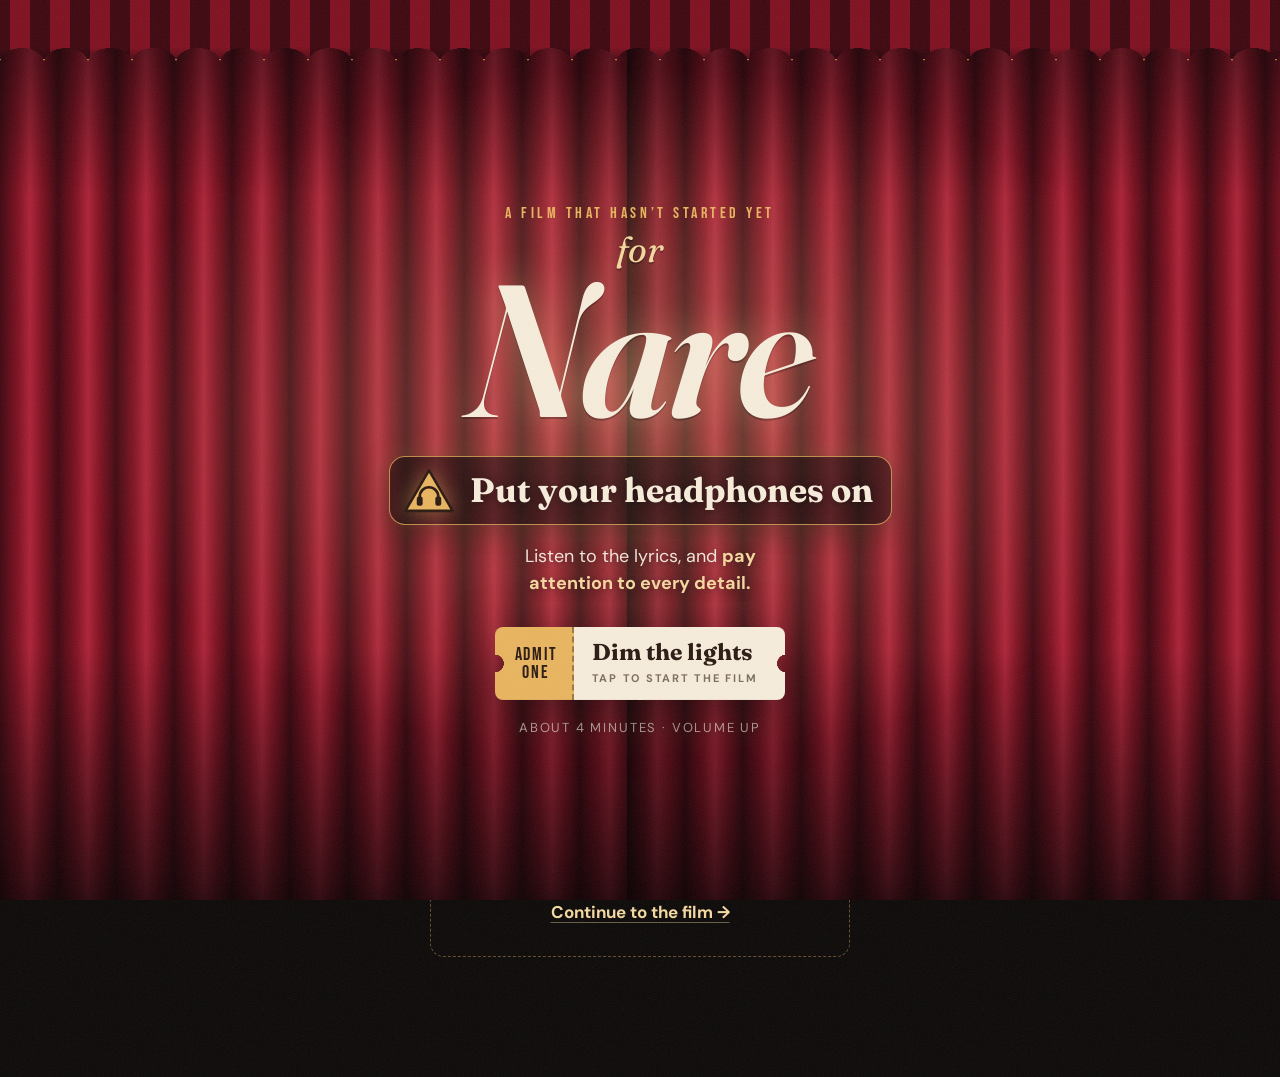
==== commit f9c24ce0: "Make the headphones prompt a large warning banner Co-Authored-By: Claude Opus 5.5 <noreply@anthropic" ====
--- a/index.html
+++ b/index.html
@@ -38,9 +38,17 @@
           <span class="gate-for">for</span>
           <span class="gate-name" data-recipient>Nare</span>
         </h1>
+        <p class="headphones">
+          <svg class="hp-sign" viewBox="0 0 64 56" aria-hidden="true">
+            <path class="hp-triangle" d="M32 4 L60 52 H4 Z" />
+            <path class="hp-band" d="M21 39 v-4 a11 11 0 0 1 22 0 v4" />
+            <rect class="hp-cup" x="17.5" y="35" width="7" height="11" rx="2.5" />
+            <rect class="hp-cup" x="39.5" y="35" width="7" height="11" rx="2.5" />
+          </svg>
+          <span class="hp-text">Put your headphones&nbsp;on</span>
+        </p>
         <p class="gate-note">
-          Before you start, <strong>put your headphones on</strong> and listen to the lyrics.
-          <strong>Pay attention to every detail.</strong>
+          Listen to the lyrics, and <strong>pay attention to every detail.</strong>
         </p>
         <button class="ticket-btn" id="startBtn" type="button">
           <span class="ticket">
@@ -51,7 +59,7 @@
             </span>
           </span>
         </button>
-        <p class="gate-meta"><span aria-hidden="true">🎧</span> headphones on &middot; about 4 minutes</p>
+        <p class="gate-meta">about 4 minutes &middot; volume up</p>
       </div>
     </section>
 
--- a/styles.css
+++ b/styles.css
@@ -230,6 +230,63 @@
   font-weight: 600;
   font-size: clamp(92px, 28vw, 188px);
   letter-spacing: -0.02em;
+}
+
+/* Headphones warning */
+.headphones {
+  display: flex;
+  align-items: center;
+  justify-content: center;
+  gap: 14px;
+  width: fit-content;
+  max-width: 100%;
+  margin: 22px auto 0;
+  padding: 10px 18px 10px 12px;
+  border: 1.5px solid rgba(233, 181, 95, 0.75);
+  border-radius: 16px;
+  background: rgba(12, 9, 8, 0.55);
+  box-shadow: 0 10px 30px rgba(0, 0, 0, 0.35), 0 0 30px rgba(233, 181, 95, 0.18);
+  text-align: left;
+}
+
+.hp-sign {
+  flex: none;
+  width: 54px;
+  height: auto;
+  filter: drop-shadow(0 0 10px rgba(233, 181, 95, 0.45));
+  animation: hp-pulse 2.4s ease-in-out infinite;
+}
+
+.hp-triangle {
+  fill: var(--gold);
+  stroke: var(--paper-ink);
+  stroke-width: 3;
+  stroke-linejoin: round;
+}
+
+.hp-band {
+  fill: none;
+  stroke: var(--paper-ink);
+  stroke-width: 3.2;
+  stroke-linecap: round;
+}
+
+.hp-cup {
+  fill: var(--paper-ink);
+}
+
+@keyframes hp-pulse {
+  0%, 100% { transform: scale(1); }
+  50% { transform: scale(1.08); }
+}
+
+.hp-text {
+  font-family: var(--serif);
+  font-weight: 700;
+  font-size: clamp(25px, 7.4vw, 34px);
+  line-height: 1.1;
+  color: var(--cream);
+  text-shadow: 0 1px 12px rgba(0, 0, 0, 0.5);
 }
 
 .gate-note {
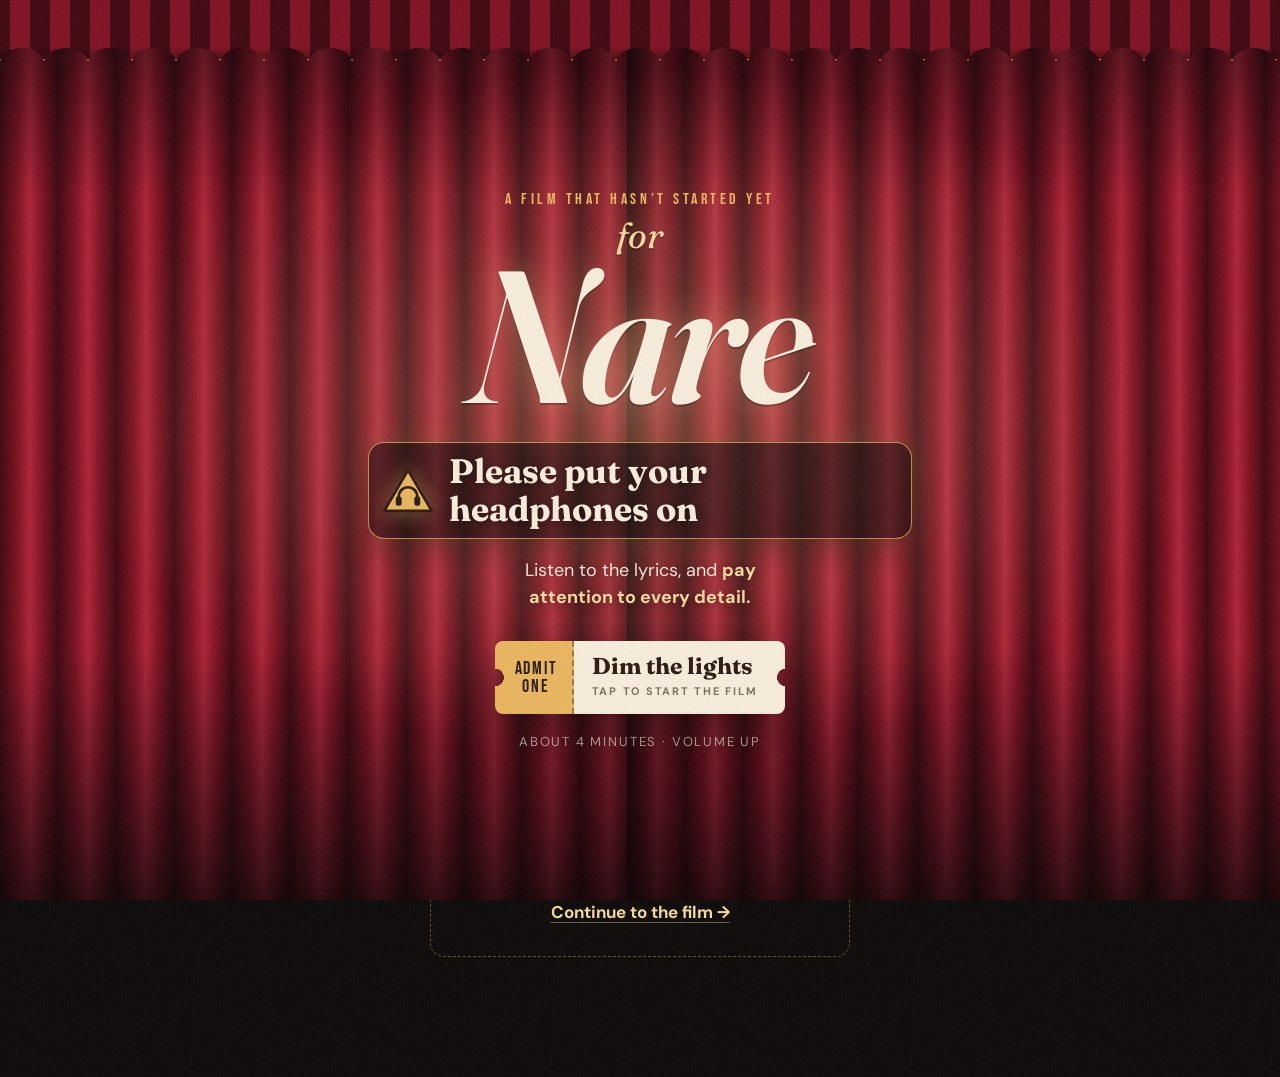
==== commit d3a4c949: "Say please in the headphones banner Co-Authored-By: Claude Opus 5.5 <noreply@anthropic.com>" ====
--- a/index.html
+++ b/index.html
@@ -45,7 +45,7 @@
             <rect class="hp-cup" x="17.5" y="35" width="7" height="11" rx="2.5" />
             <rect class="hp-cup" x="39.5" y="35" width="7" height="11" rx="2.5" />
           </svg>
-          <span class="hp-text">Put your headphones&nbsp;on</span>
+          <span class="hp-text">Please put your headphones&nbsp;on</span>
         </p>
         <p class="gate-note">
           Listen to the lyrics, and <strong>pay attention to every detail.</strong>
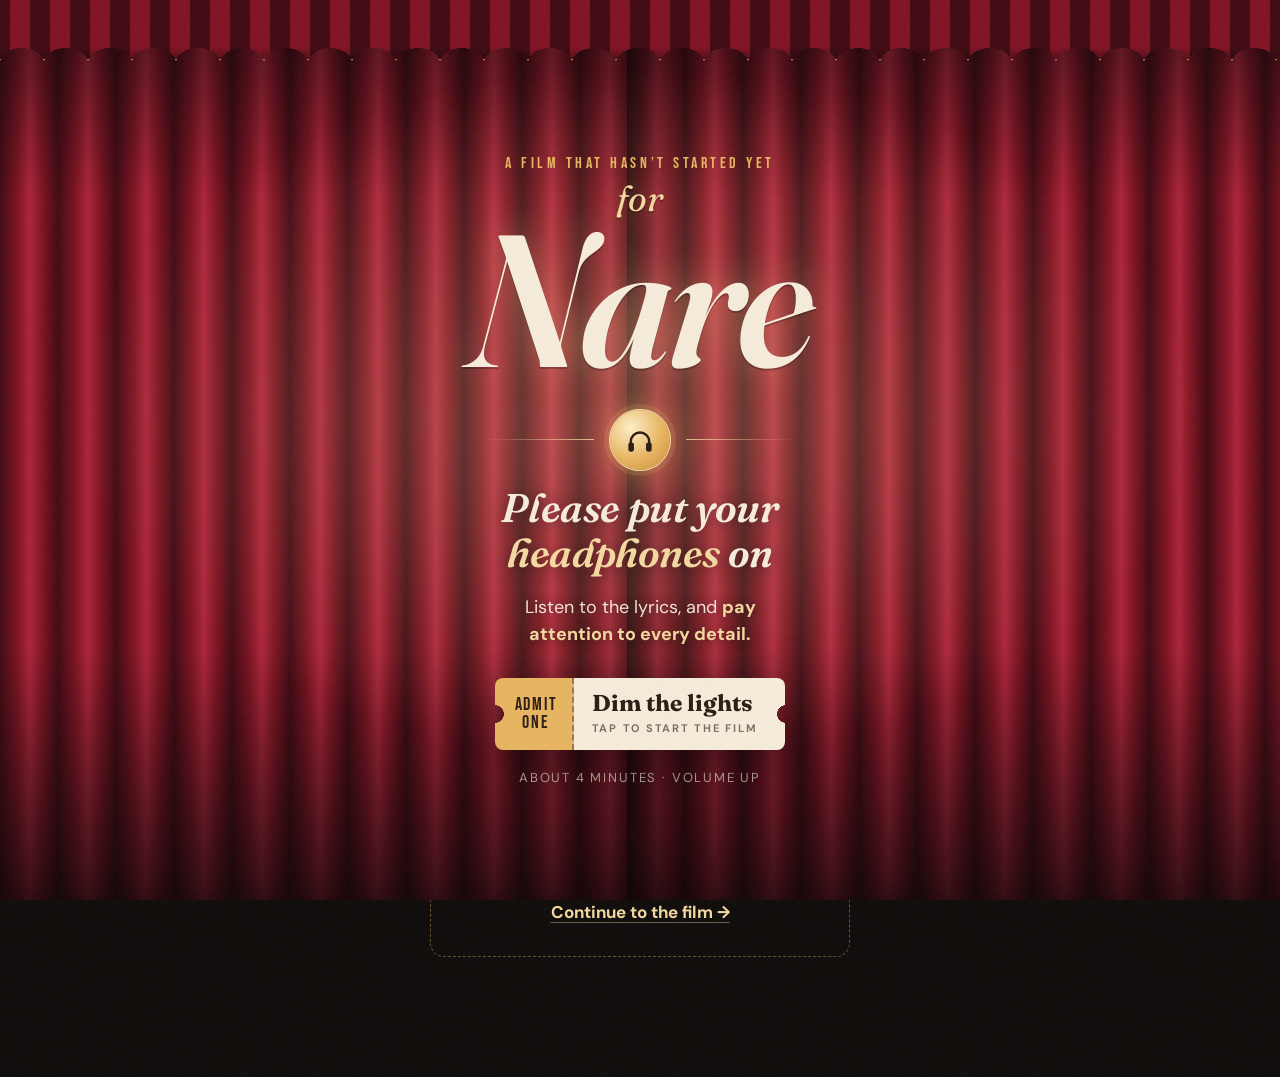
==== commit 40850e54: "Restyle the headphones prompt as a gold medallion card Co-Authored-By: Claude Opus 5.5 <noreply@anth" ====
--- a/index.html
+++ b/index.html
@@ -38,15 +38,20 @@
           <span class="gate-for">for</span>
           <span class="gate-name" data-recipient>Nare</span>
         </h1>
-        <p class="headphones">
-          <svg class="hp-sign" viewBox="0 0 64 56" aria-hidden="true">
-            <path class="hp-triangle" d="M32 4 L60 52 H4 Z" />
-            <path class="hp-band" d="M21 39 v-4 a11 11 0 0 1 22 0 v4" />
-            <rect class="hp-cup" x="17.5" y="35" width="7" height="11" rx="2.5" />
-            <rect class="hp-cup" x="39.5" y="35" width="7" height="11" rx="2.5" />
-          </svg>
-          <span class="hp-text">Please put your headphones&nbsp;on</span>
-        </p>
+        <div class="headphones">
+          <div class="hp-rule" aria-hidden="true">
+            <span class="hp-line"></span>
+            <span class="hp-badge">
+              <svg class="hp-icon" viewBox="0 0 48 48">
+                <path class="hp-band" d="M11 29v-4a13 13 0 0 1 26 0v4" />
+                <rect class="hp-cup" x="7.5" y="26" width="8" height="13" rx="3" />
+                <rect class="hp-cup" x="32.5" y="26" width="8" height="13" rx="3" />
+              </svg>
+            </span>
+            <span class="hp-line"></span>
+          </div>
+          <p class="hp-text">Please put your <em>headphones</em>&nbsp;on</p>
+        </div>
         <p class="gate-note">
           Listen to the lyrics, and <strong>pay attention to every detail.</strong>
         </p>
--- a/styles.css
+++ b/styles.css
@@ -232,42 +232,67 @@
   letter-spacing: -0.02em;
 }
 
-/* Headphones warning */
+/* Headphones: a gold medallion between two hairlines, like a pre-show card */
 .headphones {
+  margin: 26px auto 0;
+  text-align: center;
+}
+
+.hp-rule {
   display: flex;
   align-items: center;
   justify-content: center;
-  gap: 14px;
-  width: fit-content;
-  max-width: 100%;
-  margin: 22px auto 0;
-  padding: 10px 18px 10px 12px;
-  border: 1.5px solid rgba(233, 181, 95, 0.75);
-  border-radius: 16px;
-  background: rgba(12, 9, 8, 0.55);
-  box-shadow: 0 10px 30px rgba(0, 0, 0, 0.35), 0 0 30px rgba(233, 181, 95, 0.18);
-  text-align: left;
-}
-
-.hp-sign {
-  flex: none;
-  width: 54px;
-  height: auto;
-  filter: drop-shadow(0 0 10px rgba(233, 181, 95, 0.45));
-  animation: hp-pulse 2.4s ease-in-out infinite;
-}
-
-.hp-triangle {
-  fill: var(--gold);
-  stroke: var(--paper-ink);
-  stroke-width: 3;
-  stroke-linejoin: round;
+  gap: 16px;
+}
+
+.hp-line {
+  width: min(22vw, 110px);
+  height: 1px;
+  background: linear-gradient(90deg, transparent, rgba(245, 217, 160, 0.85));
+}
+
+.hp-line:last-child {
+  background: linear-gradient(90deg, rgba(245, 217, 160, 0.85), transparent);
+}
+
+.hp-badge {
+  position: relative;
+  display: grid;
+  place-items: center;
+  width: 60px;
+  height: 60px;
+  border-radius: 50%;
+  background: radial-gradient(circle at 35% 30%, #fff0c8, var(--gold) 55%, #c98a35 100%);
+  box-shadow:
+    0 0 0 1px rgba(255, 240, 210, 0.7),
+    0 0 0 6px rgba(233, 181, 95, 0.16),
+    0 0 34px rgba(233, 181, 95, 0.45);
+}
+
+.hp-badge::after {
+  content: "";
+  position: absolute;
+  inset: -1px;
+  border-radius: 50%;
+  border: 1.5px solid rgba(245, 217, 160, 0.8);
+  animation: hp-ping 2.6s ease-out infinite;
+}
+
+@keyframes hp-ping {
+  0% { transform: scale(1); opacity: 0.9; }
+  70%, 100% { transform: scale(1.7); opacity: 0; }
+}
+
+.hp-icon {
+  width: 34px;
+  height: 34px;
+  margin-top: 2px;
 }
 
 .hp-band {
   fill: none;
   stroke: var(--paper-ink);
-  stroke-width: 3.2;
+  stroke-width: 3.4;
   stroke-linecap: round;
 }
 
@@ -275,18 +300,22 @@
   fill: var(--paper-ink);
 }
 
-@keyframes hp-pulse {
-  0%, 100% { transform: scale(1); }
-  50% { transform: scale(1.08); }
-}
-
 .hp-text {
+  max-width: 16ch;
+  margin: 16px auto 0;
   font-family: var(--serif);
-  font-weight: 700;
-  font-size: clamp(25px, 7.4vw, 34px);
-  line-height: 1.1;
+  font-style: italic;
+  font-weight: 600;
+  font-size: clamp(28px, 7.6vw, 40px);
+  line-height: 1.12;
+  letter-spacing: -0.01em;
   color: var(--cream);
-  text-shadow: 0 1px 12px rgba(0, 0, 0, 0.5);
+  text-wrap: balance;
+  text-shadow: 0 2px 18px rgba(0, 0, 0, 0.45);
+}
+
+.hp-text em {
+  color: var(--gold-soft);
 }
 
 .gate-note {
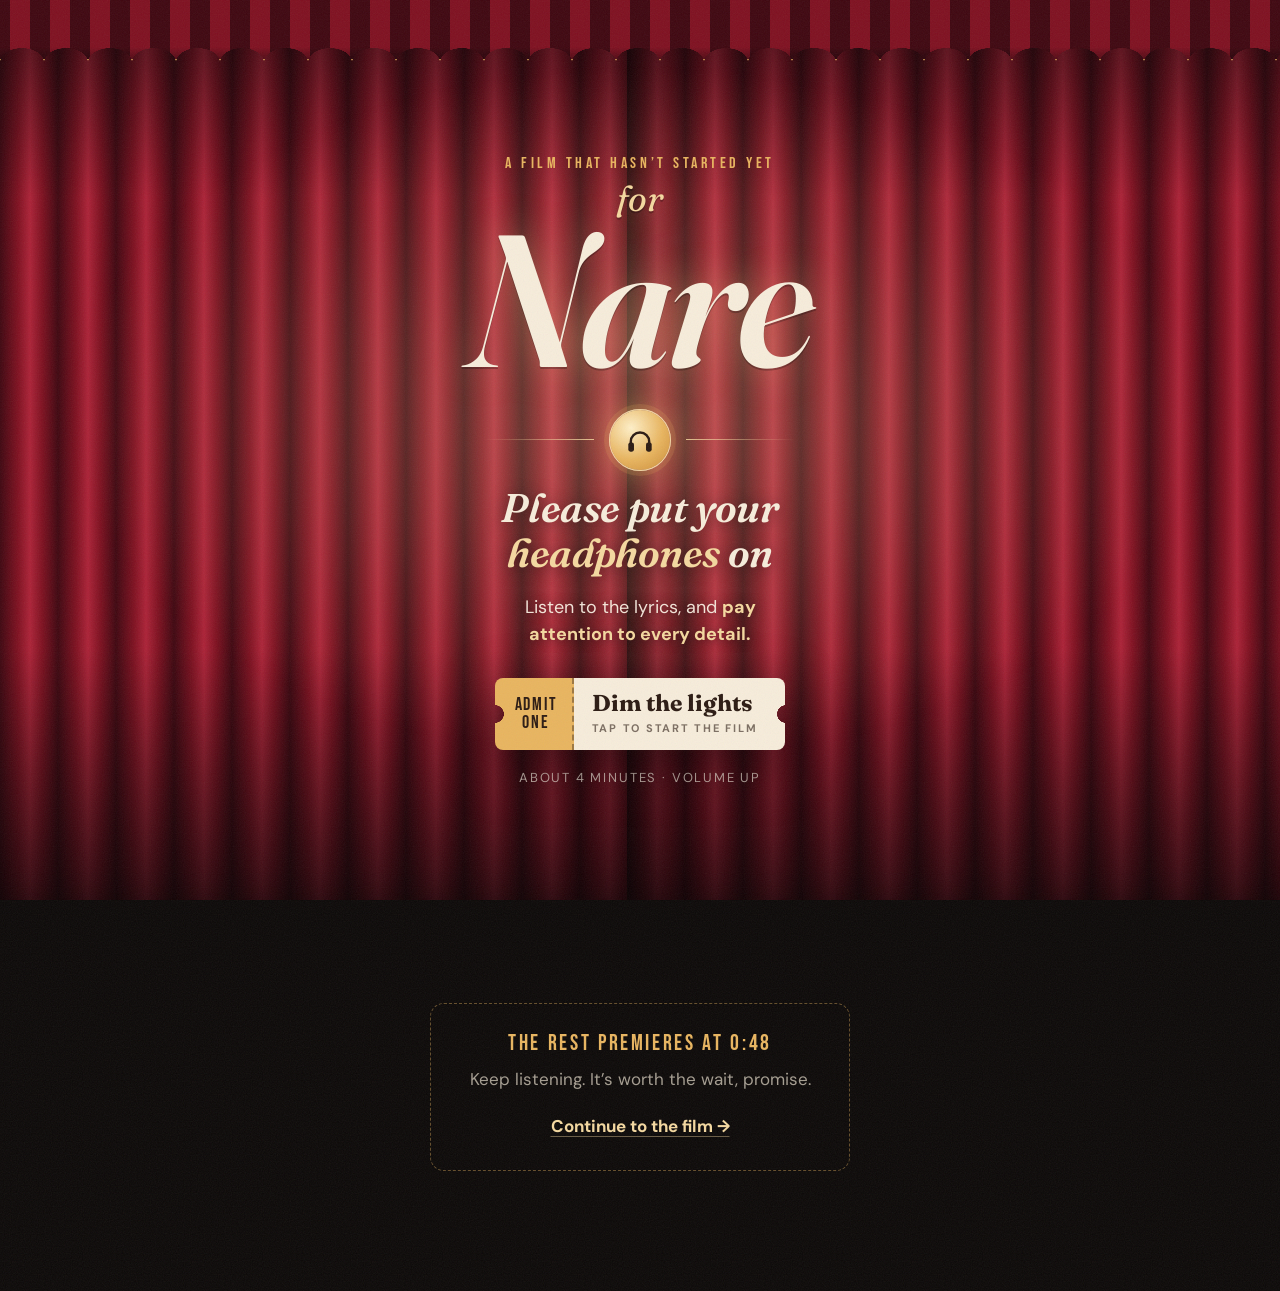
==== commit 415788af: "Show the Instagram postcard directly and scroll credits like lyrics - Ending: postcard under the cla" ====
--- a/index.html
+++ b/index.html
@@ -102,7 +102,12 @@
           </div>
         </div>
 
-        <ol class="credits" id="credits" aria-live="polite"></ol>
+        <div class="credits-window" id="creditsWindow">
+          <div class="credits-track" id="creditsTrack">
+            <ol class="credits" id="credits" aria-live="polite"></ol>
+            <div class="typing" id="typing" aria-hidden="true" hidden><span></span><span></span><span></span></div>
+          </div>
+        </div>
       </section>
 
       <!-- Everything after 0:48 -->
@@ -227,11 +232,19 @@
             </div>
           </div>
 
-          <div class="answers">
-            <button class="answer answer-yes" type="button" data-answer="yes">Let&rsquo;s continue it</button>
-          </div>
-
-          <div class="response" id="response" aria-live="polite"></div>
+          <article class="reply reply-yes postcard" id="postcard">
+            <span class="stamp" aria-hidden="true">Admit two</span>
+            <p class="reply-title">Your cue, <span data-recipient>Nare</span>.</p>
+            <p id="postcardText">
+              Send me a message (an SMS, like the song&hellip; or a DM, close enough) and we&rsquo;ll pick a
+              day for that coffee.
+            </p>
+            <a class="sms-btn" id="dmBtn" href="#" target="_blank" rel="noopener">Message Aram on Instagram</a>
+            <p class="reply-small" id="dmHint">Not sure what to say? &ldquo;Next scene &#9749;&rdquo; works.</p>
+            <p class="reply-small" id="profileLine">
+              or find him at <a id="profileLink" href="#" target="_blank" rel="noopener">@aram_chilingaryan</a>
+            </p>
+          </article>
         </section>
 
         <!-- End credits -->
--- a/styles.css
+++ b/styles.css
@@ -609,36 +609,104 @@
   box-shadow: 0 0 0 5px rgba(233, 181, 95, 0.35), 0 0 20px var(--gold);
 }
 
-/* Opening credits */
+/* Opening credits: a lyrics-style window. The current line sits at a fixed
+   focus point; older lines slide up and fade, the typing dots wait below. */
+.credits-window {
+  position: relative;
+  max-width: 30ch;
+  height: 220px;
+  margin: 24px auto 0;
+  overflow: hidden;
+  -webkit-mask-image: linear-gradient(180deg, transparent 0, #000 30%, #000 76%, transparent 100%);
+  mask-image: linear-gradient(180deg, transparent 0, #000 30%, #000 76%, transparent 100%);
+  scroll-margin-top: 16px;
+  scroll-margin-bottom: calc(100px + env(safe-area-inset-bottom));
+}
+
+.credits-track {
+  position: relative;
+  transition: transform 0.9s cubic-bezier(0.2, 0.7, 0.2, 1);
+  will-change: transform;
+}
+
 .credits {
   list-style: none;
-  max-width: 28ch;
-  margin: 30px auto 0;
+  margin: 0;
   padding: 0;
 }
 
 .credits li {
-  max-height: 0;
-  margin: 0;
-  overflow: hidden;
-  opacity: 0;
-  transform: translateY(10px);
+  display: none;
+  padding: 8px 0;
   font-family: var(--serif);
   font-style: italic;
   font-size: 22px;
   line-height: 1.35;
-  transition: opacity 1s ease, transform 1s ease, max-height 1s ease, margin 1s ease;
+  opacity: 0.3;
+  transition: opacity 0.8s ease;
 }
 
 .credits li.is-shown {
-  max-height: 6em;
-  margin-top: 14px;
-  opacity: 0.34;
-  transform: none;
+  display: block;
 }
 
 .credits li.is-current {
   opacity: 1;
+  animation: credit-in 0.9s ease both;
+}
+
+@keyframes credit-in {
+  from { opacity: 0; transform: translateY(14px); filter: blur(4px); }
+}
+
+/* Once the line has played, show every credit as a still list */
+.is-heard .credits-window {
+  height: auto;
+  -webkit-mask-image: none;
+  mask-image: none;
+}
+
+.is-heard .credits-track {
+  transform: none !important;
+}
+
+/* "Next line is coming": a little typing bubble */
+.typing {
+  display: inline-flex;
+  align-items: center;
+  gap: 6px;
+  margin-top: 6px;
+  padding: 11px 15px;
+  border-radius: 18px 18px 18px 6px;
+  background: rgba(244, 233, 216, 0.08);
+  box-shadow: 0 0 0 1px rgba(244, 233, 216, 0.1);
+  animation: typing-in 0.5s ease both;
+}
+
+.typing span {
+  width: 7px;
+  height: 7px;
+  border-radius: 50%;
+  background: var(--gold-soft);
+  opacity: 0.35;
+  animation: typing-dot 1.2s ease-in-out infinite;
+}
+
+.typing span:nth-child(2) {
+  animation-delay: 0.15s;
+}
+
+.typing span:nth-child(3) {
+  animation-delay: 0.3s;
+}
+
+@keyframes typing-dot {
+  0%, 60%, 100% { transform: translateY(0); opacity: 0.35; }
+  30% { transform: translateY(-5px); opacity: 1; }
+}
+
+@keyframes typing-in {
+  from { opacity: 0; transform: translateY(6px); }
 }
 
 /* ---------- After 0:48 ---------- */
@@ -1132,39 +1200,8 @@
 }
 
 
-.answers {
-  display: grid;
-  margin-top: 26px;
-}
-
-.answer {
-  min-height: 56px;
-  padding: 12px 16px;
-  border-radius: 999px;
-  font-weight: 700;
-  font-size: 17px;
-  transition: transform 0.15s ease, background 0.2s ease;
-}
-
-.answer:active {
-  transform: scale(0.97);
-}
-
-.answer-yes {
-  border: 0;
-  background: linear-gradient(180deg, #f2c878, var(--gold));
-  color: var(--paper-ink);
-  box-shadow: 0 10px 30px rgba(233, 181, 95, 0.28);
-}
-
-
-.response {
-  margin-top: 20px;
-  scroll-margin-bottom: calc(96px + env(safe-area-inset-bottom));
-}
-
-.response:empty {
-  display: none;
+.postcard {
+  margin-top: 28px;
 }
 
 .reply {
@@ -1214,6 +1251,11 @@
   letter-spacing: 0.12em;
   line-height: 1;
   transform: rotate(-12deg);
+  opacity: 0;
+}
+
+/* The stamp lands when the postcard scrolls into view */
+.postcard.is-live .stamp {
   opacity: 0.85;
   animation: stamp 0.45s cubic-bezier(0.3, 1.6, 0.5, 1) 0.25s both;
 }
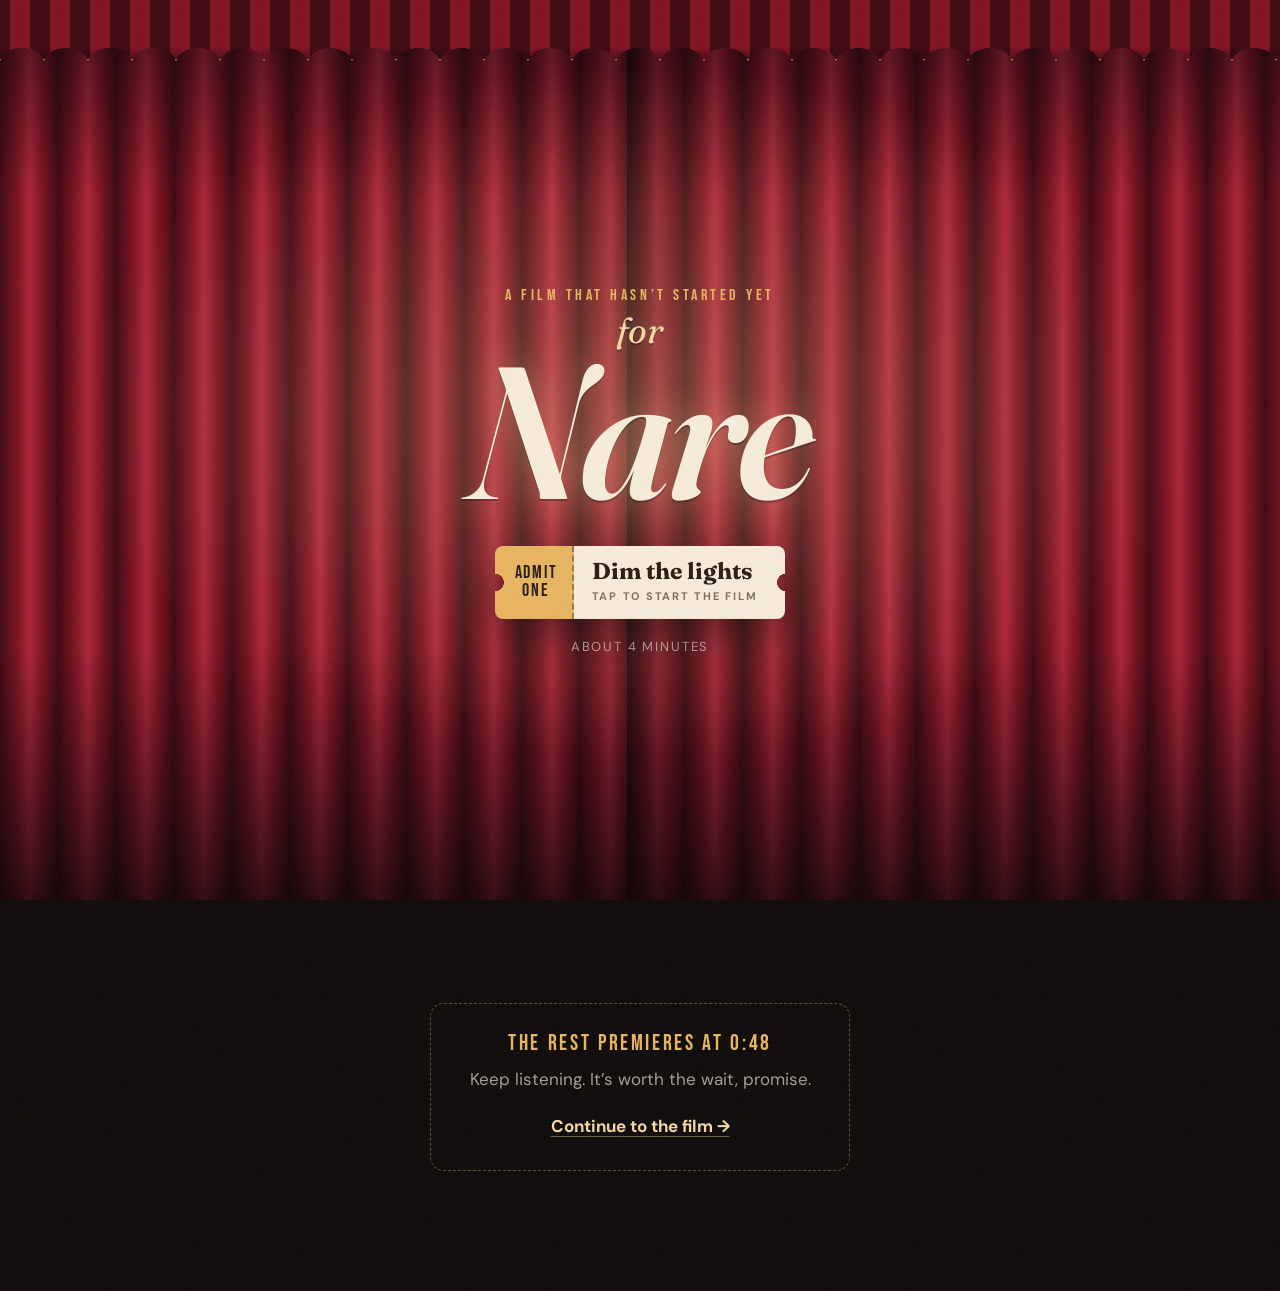
==== commit 48d07bfa: "Add a backstage screen between the ticket and the curtains - Curtain screen is just the title and th" ====
--- a/index.html
+++ b/index.html
@@ -38,7 +38,25 @@
           <span class="gate-for">for</span>
           <span class="gate-name" data-recipient>Nare</span>
         </h1>
-        <div class="headphones">
+        <button class="ticket-btn" id="startBtn" type="button">
+          <span class="ticket">
+            <span class="ticket-stub" aria-hidden="true">Admit<br />One</span>
+            <span class="ticket-main">
+              <span class="ticket-label">Dim the lights</span>
+              <span class="ticket-small">tap to start the film</span>
+            </span>
+          </span>
+        </button>
+        <p class="gate-meta">about 4 minutes</p>
+      </div>
+    </section>
+
+    <!-- Backstage: black screen between the ticket and the curtains -->
+    <section class="backstage" id="backstage" aria-labelledby="backstageTitle" hidden>
+      <div class="backstage-glow" aria-hidden="true"></div>
+      <div class="backstage-inner">
+        <p class="kicker bs-step">Before the show</p>
+        <div class="headphones bs-step">
           <div class="hp-rule" aria-hidden="true">
             <span class="hp-line"></span>
             <span class="hp-badge">
@@ -50,21 +68,13 @@
             </span>
             <span class="hp-line"></span>
           </div>
-          <p class="hp-text">Please put your <em>headphones</em>&nbsp;on</p>
-        </div>
-        <p class="gate-note">
+        </div>
+        <h2 class="hp-text bs-step" id="backstageTitle">Please put your <em>headphones</em>&nbsp;on</h2>
+        <p class="bs-note bs-step">
           Listen to the lyrics, and <strong>pay attention to every detail.</strong>
         </p>
-        <button class="ticket-btn" id="startBtn" type="button">
-          <span class="ticket">
-            <span class="ticket-stub" aria-hidden="true">Admit<br />One</span>
-            <span class="ticket-main">
-              <span class="ticket-label">Dim the lights</span>
-              <span class="ticket-small">tap to start the film</span>
-            </span>
-          </span>
-        </button>
-        <p class="gate-meta">about 4 minutes &middot; volume up</p>
+        <button class="ready-btn bs-step" id="readyBtn" type="button">I&rsquo;m ready</button>
+        <p class="gate-meta bs-step">volume up</p>
       </div>
     </section>
 
--- a/styles.css
+++ b/styles.css
@@ -318,20 +318,6 @@
   color: var(--gold-soft);
 }
 
-.gate-note {
-  max-width: 26ch;
-  margin: 18px auto 0;
-  font-size: 18px;
-  line-height: 1.5;
-  color: rgba(255, 246, 232, 0.92);
-  text-shadow: 0 1px 12px rgba(0, 0, 0, 0.55);
-}
-
-.gate-note strong {
-  color: var(--gold-soft);
-  font-weight: 700;
-}
-
 .gate-meta {
   margin: 18px 0 0;
   font-size: 13px;
@@ -363,6 +349,113 @@
   0%, 86%, 100% { transform: rotate(0); }
   90% { transform: rotate(-2.5deg); }
   95% { transform: rotate(2deg); }
+}
+
+/* The usher tears the ticket: the stub drops away */
+.ticket-btn.is-torn {
+  animation: none;
+  pointer-events: none;
+}
+
+.ticket-btn.is-torn .ticket-stub {
+  transform: translate(-6px, 22px) rotate(-16deg);
+  opacity: 0;
+  transition: transform 0.5s cubic-bezier(0.5, 0, 0.75, 0), opacity 0.5s ease;
+}
+
+.ticket-btn.is-torn .ticket-main {
+  transform: translateX(6px);
+  transition: transform 0.4s ease;
+}
+
+/* ---------- Backstage ---------- */
+
+.backstage {
+  position: fixed;
+  inset: 0;
+  z-index: 80;
+  display: grid;
+  place-items: center;
+  padding: 32px 16px;
+  text-align: center;
+  background: #050403;
+  opacity: 0;
+  transition: opacity 0.8s ease;
+}
+
+.backstage.is-on {
+  opacity: 1;
+}
+
+.backstage-glow {
+  position: absolute;
+  inset: 0;
+  pointer-events: none;
+  background: radial-gradient(ellipse 60% 45% at 50% 40%, rgba(233, 181, 95, 0.12), transparent 70%);
+}
+
+.backstage-inner {
+  position: relative;
+  max-width: 30rem;
+}
+
+/* Each line arrives one after another */
+.bs-step {
+  opacity: 0;
+  transform: translateY(10px);
+  transition: opacity 0.9s ease, transform 0.9s ease;
+}
+
+.backstage.is-on .bs-step {
+  opacity: 1;
+  transform: none;
+}
+
+.backstage.is-on .bs-step:nth-child(1) { transition-delay: 0.3s; }
+.backstage.is-on .bs-step:nth-child(2) { transition-delay: 0.7s; }
+.backstage.is-on .bs-step:nth-child(3) { transition-delay: 1.1s; }
+.backstage.is-on .bs-step:nth-child(4) { transition-delay: 2.1s; }
+.backstage.is-on .bs-step:nth-child(5) { transition-delay: 3.1s; }
+.backstage.is-on .bs-step:nth-child(6) { transition-delay: 3.4s; }
+
+.backstage .headphones {
+  margin-top: 22px;
+}
+
+.bs-note {
+  max-width: 24ch;
+  margin: 22px auto 0;
+  font-size: 19px;
+  line-height: 1.5;
+  color: rgba(255, 246, 232, 0.86);
+}
+
+.bs-note strong {
+  display: block;
+  margin-top: 2px;
+  color: var(--gold-soft);
+  font-weight: 700;
+}
+
+.ready-btn {
+  margin-top: 34px;
+  padding: 15px 40px;
+  border: 0;
+  border-radius: 999px;
+  background: linear-gradient(180deg, #f4cd82, var(--gold));
+  color: var(--paper-ink);
+  font-weight: 700;
+  font-size: 18px;
+  letter-spacing: 0.02em;
+  box-shadow: 0 12px 34px rgba(233, 181, 95, 0.3);
+}
+
+.ready-btn:active {
+  transform: scale(0.97) !important;
+}
+
+.backstage .gate-meta {
+  color: rgba(255, 246, 232, 0.5);
 }
 
 .ticket {
